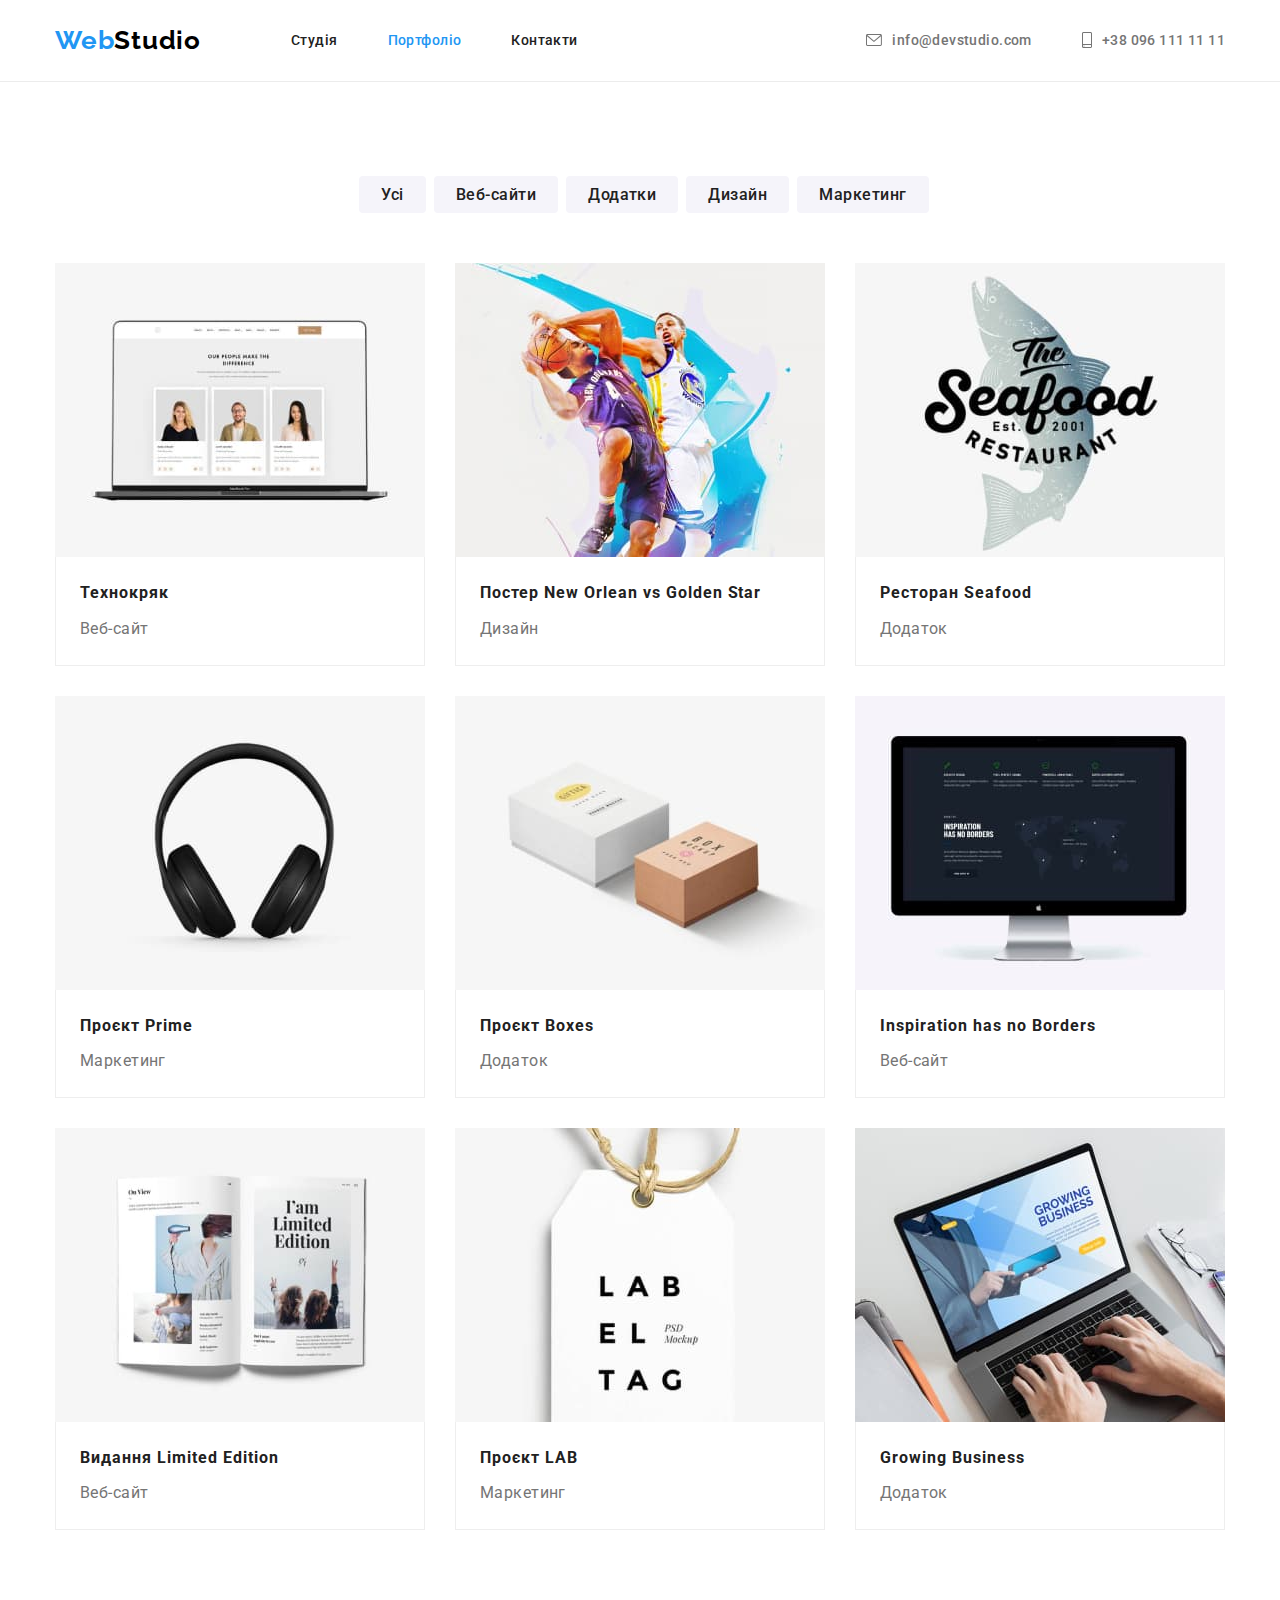
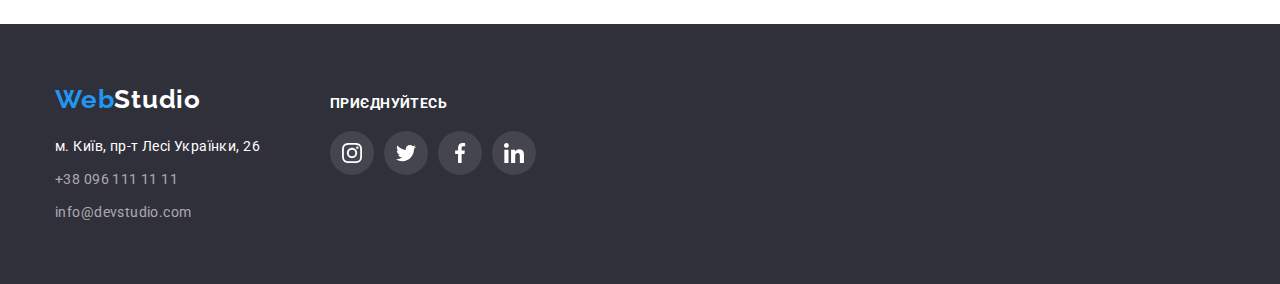
==== portfolio.html @ 9cc28a0f "Initial data" ====
<!DOCTYPE html>
<html lang="uk">
<head>
    <meta charset="UTF-8">
    <meta http-equiv="X-UA-Compatible" content="IE=edge">
    <meta name="viewport" content="width=device-width, initial-scale=1.0">
    <link rel="preconnect" href="https://fonts.googleapis.com">
    <link rel="preconnect" href="https://fonts.gstatic.com" crossorigin>
    <link href="https://fonts.googleapis.com/css2?family=Raleway:wght@700&family=Roboto:wght@400;500;700;900&display=swap"
        rel="stylesheet">
    <link rel="stylesheet" href="https://cdnjs.cloudflare.com/ajax/libs/modern-normalize/1.1.0/modern-normalize.min.css">
        <link rel="stylesheet" href="./css/style.css">
    <title>Portfolio</title>
</head>
<body>
    <header class="header">
        <div class="container header-container">
            <nav class="header-nav">
                <a href="./index.html" class="logo">
                    <span class="web">Web</span>Studio
                </a>
                <ul class="nav-list list">
                    <li class="nav-item">
                        <a href="./index.html" class="link">Студія</a>
                    </li>
                    <li class="nav-item">
                        <a href="./portfolio.html" class="link current">Портфоліо</a>
                    </li>
                    <li class="nav-item">
                        <a href="" class="nav-link link">Контакти</a>
                    </li>
                </ul>
            </nav>
    
            <ul class="contact-list list">
                <li class="contact-item">
                    <a href="mailto:info@devstudio.com" class="header-mail link">
                        <svg class="mail-icon" width="16px" height="12px">
                            <use href="./images/sprite.svg#icon-mail"></use>
                        </svg>
                        info@devstudio.com
                    </a>
                </li>
                <li class="contact-item">
                    <a href="tel:+380961111111" class="header-phone link">
                        <svg class="phone-icon" width="10px" height="16px">
                            <use href="./images/sprite.svg#icon-phone"></use>
                        </svg>
                        +38 096 111 11 11
                    </a>
                </li>
            </ul>
        </div>
    </header>
    <main>
        <section class="section portfolio-filter">
            <div class="container">
                <h1 class="visually-hidden">Портфоліо</h1>
                <ul class="filter-items list">
                    <li class="item">
                        <button type="button" class="filter-btn button">
                            Усі
                        </button>
                    </li>
                    <li class="item">
                        <button type="button" class="filter-btn button">
                            Веб-сайти
                        </button>
                    </li>
                    <li class="item">
                        <button type="button" class="filter-btn button">
                            Додатки
                        </button>
                    </li>
                    <li class="item">
                        <button type="button" class="filter-btn button">
                            Дизайн
                        </button>
                    </li>
                    <li class="item">
                        <button type="button" class="filter-btn button">
                            Маркетинг
                        </button>
                    </li>
                </ul>
                <h2 class="visually-hidden">Наші проєкти</h2>
                <ul class="projects list">
                    <li class="item">
                        <a href="" class="card-link">
                            <div class="card-thumb">
                                <img src="./images/technoquack.jpg" alt="Веб сайт Технокряк" width="370">
                            </div>
                            <div class="card-content">
                                <h3 class="title">Технокряк</h3>
                                <p class="desc">Веб-сайт</p>
                            </div>
                        </a>
                    </li>
                    
                    <li class="item">
                        <a href="" class="card-link">
                            <div class="card-thumb">
                                <img src="./images/poster.jpg" alt="Постер New Orlean vs Golden Star" width="370">
                            </div>
                            <div class="card-content">
                                <h3 class="title">Постер New Orlean vs Golden Star</h3>
                                <p class="desc">Дизайн</p>
                            </div>
                        </a>
                    </li>
                    
                    <li class="item">
                        <a href="" class="card-link">
                            <div class="card-thumb">
                                <img src="./images/restaurant.jpg" alt="Ресторан Seafood" width="370">
                            </div>
                            <div class="card-content">
                                <h3 class="title">Ресторан Seafood</h3>
                                <p class="desc">Додаток</p>
                            </div>
                        </a>
                    </li>
                    
                    <li class="item">
                        <a href="" class="card-link">
                            <div class="card-thumb">
                                <img src="./images/project-prime.jpg" alt="Проєкт Prime" width="370">
                            </div>
                            <div class="card-content">
                                <h3 class="title">Проєкт Prime</h3>
                                <p class="desc">Маркетинг</p>
                            </div>
                        </a>
                    </li>
                    
                    <li class="item">
                        <a href="" class="card-link">
                            <div class="card-thumb">
                                <img src="./images/project-boxes.jpg" alt="Проєкт Boxes" width="370">
                            </div>
                            <div class="card-content">
                                <h3 class="title">Проєкт Boxes</h3>
                                <p class="desc">Додаток</p>
                            </div>
                        </a>
                    </li>
                    
                    <li class="item">
                        <a href="" class="card-link">
                            <div class="card-thumb">
                                <img src="./images/inspiration.jpg" alt="Inspiration has no Borders" width="370">
                            </div>
                            <div class="card-content">
                                <h3 class="title">Inspiration has no Borders</h3>
                                <p class="desc">Веб-сайт</p>
                            </div>
                        </a>
                    </li>
                    
                    <li class="item">
                        <a href="" class="card-link">
                            <div class="card-thumb">
                                <img src="./images/limited-edition.jpg" alt="Видання Limited Edition" width="370">
                            </div>
                            <div class="card-content">
                                <h3 class="title">Видання Limited Edition</h3>
                                <p class="desc">Веб-сайт</p>
                            </div>
                        </a>
                    </li>
                    
                    <li class="item">
                        <a href="" class="card-link">
                            <div class="card-thumb">
                                <img src="./images/project-lab.jpg" alt="Проєкт LAB" width="370">
                            </div>
                            <div class="card-content">
                                <h3 class="title">Проєкт LAB</h3>
                                <p class="desc">Маркетинг</p>
                            </div>
                        </a>
                    </li>
                    
                    <li class="item">
                        <a href="" class="card-link">
                            <div class="card-thumb">
                                <img src="./images/growing-business.jpg" alt="Growing Business" width="370">
                            </div>
                            <div class="card-content">
                                <h3 class="title">Growing Business</h3>
                                <p class="desc">Додаток</p>
                            </div>
                        </a>
                    </li>
                </ul>
            </div>
        </section>
    </main>
    <footer class="footer">
        <div class="container footer-container">
            <div class="footer-logo">
                <a href="./index.html" class="logo"><span class="web">Web</span>Studio</a>
                <address class="address">
                    <ul class="address-items list">
                        <li class="address-item"><a href="https://goo.gl/maps/1HNyTjw8M6VzgT2s9" class="link">м. Київ, пр-т
                                Лесі
                                Українки, 26</a></li>
                        <li class="address-item"><a href="tel:+380961111111" class="contact link">+38 096 111 11 11</a></li>
                        <li class="address-item"><a href="mailto:info@devstudio.com"
                                class="contact link">info@devstudio.com</a></li>
                    </ul>
                </address>
            </div>
            <div class="footer-links">
                <p class="footer-title">
                    приєднуйтесь
                </p>
                <ul class="social-links-list">
                    <li class="social-links-item">
                        <a href="https://www.instagram.com/" class="social-link footer-social" target="_blank">
                            <svg class="social-icon" width="20px" height="20px">
                                <use href="./images/sprite.svg#icon-instagram"></use>
                            </svg>
                        </a>
                    </li>
                    <li class="social-links-item">
                        <a href="https://twitter.com/" class="social-link footer-social" target="_blank">
                            <svg class="social-icon" width="20px" height="20px">
                                <use href="./images/sprite.svg#icon-twitter"></use>
                            </svg>
                        </a>
                    </li>
                    <li class="social-links-item">
                        <a href="https://www.facebook.com/" class="social-link footer-social" target="_blank">
                            <svg class="social-icon" width="20px" height="20px">
                                <use href="./images/sprite.svg#icon-facebook"></use>
                            </svg>
                        </a>
                    </li>
                    <li class="social-links-item">
                        <a href="https://www.linkedin.com/" class="social-link footer-social" target="_blank">
                            <svg class="social-icon" width="20px" height="20px">
                                <use href="./images/sprite.svg#icon-linkedin"></use>
                            </svg>
                        </a>
                    </li>
                </ul>
            </div>
        </div>
    </footer>
</body>
</html>
---- css/style.css ----
/* Root */
:root {
    --primary-text-color: #757575;
    --secondary-text-color: #212121;
    --accent-link-color: #2196F3;
    --primary-white-color: #ffffff;
    --additional-bg-color: #2F303A;
    --primary-bg-color: #F5F4FA;
    --secondary-bg-color: #F5F5F5;
    --projects-card-gap: 30px;
}

/* Hidden elements */
.visually-hidden {
    position: absolute;
    width: 1px;
    height: 1px;
    margin: -1px;
    border: 0;
    padding: 0;

    white-space: nowrap;
    clip-path: inset(100%);
    clip: rect(0 0 0 0);
    overflow: hidden;
}

/* General styles */
h1, 
h2, 
h3, 
h4, 
h5, 
h6, 
p, 
ul {
    margin: 0;
}

ul {
    padding-left: 0;
}

img {
    display: block;
    max-width: 100%;
    height: auto;
}

body {
    color: var(--primary-text-color);
    font-family: 'Roboto', sans-serif;
    letter-spacing: 0.03em;
    font-size: 14px;
}

.link {
    text-decoration: none;
}

.list {
    list-style: none;
}

.container {
    width: 1200px;
    margin: 0 auto;
    padding: 0 15px;
}

/* Header */
.header {
    border-bottom: 1px solid #ECECEC;
}

.header-nav,
.header-container {
    display: flex;
    align-items: center;
}

/* Logo */
.logo {
    display: block;
    /* padding: 32px 0; */

    color: #000000;
    font-family: 'Raleway', sans-serif;
    font-size: 26px;
    font-weight: 700;
    line-height: 1.2;
    letter-spacing: 0.03em;
    text-decoration: none;
    
}

.web {
    color: var(--accent-link-color)
}

/* Header navigation */
.nav-list {
    display: flex;
    margin-left: 90px;
}

.nav-list .nav-item+ .nav-item {
    margin-left: 50px;
}

.nav-item .link {
    display: block;
    padding: 32px 0;

    font-weight: 500;
    color: var(--secondary-text-color);
    line-height: 1.2;
    
}

.nav-item .link:hover,
.nav-item .link:focus {
    color: var(--accent-link-color)
}

/* Header contacts */
.contact-list {
    display: flex;
    align-items: center;
    margin-left: auto;
}

.contact-list .contact-item+ .contact-item {
    margin-left: 50px;
}

.nav-item .link.current {
    color: var(--accent-link-color);
}

.mail-icon, 
.phone-icon {
    fill: currentColor;
    margin-right: 10px;
}

.header-mail,
.header-phone {
    display: flex;
    align-items: center;
}

.contact-item .link{
    padding: 32px 0;
    color: var(--primary-text-color);
    font-weight: 500;
    line-height: 1.2;
}

.contact-item :hover,
.contact-item :focus {
    color: var(--accent-link-color)
}

/* Main */
.section {
    padding: 94px 0;
}
/* Hero */
.hero {
    height: 600px;
    max-width: 1600px;
    margin: 0 auto;
    padding: 200px 0;

    background-color: #C4C4C4;
    text-align: center;

    background-image: linear-gradient(to right, 
    rgba(47, 48, 58, 0.4),
    rgba(47, 48, 58, 0.4)),
    url(../images/hero-bg.jpg);
    background-repeat: no-repeat;
    background-size: cover;
    background-position: center;    
}

.hero-title {
    color: var(--primary-white-color);
    font-size: 44px;
    font-weight: 900;
    line-height: 1.4;
    letter-spacing: 0.06em;
    text-transform: uppercase;
    margin: 0 auto 30px auto;
    width: 696px;
    
}
/* Hero button */
.button {
    padding: 10px 32px;
    color: var(--primary-white-color);
    background-color: var(--accent-link-color);
    cursor: pointer;
    border: none;
    font-weight: 700;
    font-family: inherit;
    font-size: 16px;
    line-height: 1.9;
    letter-spacing: 0.06em;
    border-radius: 4px;

}

/* Benefits */
.benefits {
    line-height: 1.7;
    padding: 94px 0;
}

.benefits-items {
    display: flex;
    justify-content: center;
}

.benefits-items .benefits-item+ .benefits-item {
    margin-left: 30px;
}

.benefits .title {
    color: var(--secondary-text-color);
    font-weight: 700;
    font-size: inherit;
    margin-bottom: 10px;
}

.benefits-item {
    width: 270px;
}

.benefits-icon {
    display: flex;
    justify-content: center;
    align-items: center;
    height: 120px;
    margin-bottom: 30px;
    background-color: var(--primary-bg-color);
}


.section-title {
    color: var(--secondary-text-color);
    font-weight: 700;
    font-size: 36px;
    line-height: 1.2;
    text-align: center;
    margin-bottom: 50px;
}

/* Activities */
.activities {
    padding-top: 0;
}

.activities-items {
    display: flex;
}

.activities-items .activities-item+ .activities-item {
    margin-left: 30px;
}
.activities-item {
    width: 370px;
}

/* Staff */
.staff {
    background-color: var(--primary-bg-color);
}

.staff-items {
    display: flex;
}

.staff-items .staff-item+ .staff-item {
    margin-left: 30px;
}
.staff .title {
    color: var(--secondary-text-color);
    font-size: 16px;
    font-weight: 500;
    line-height: 1.2;
    margin-bottom: 10px;
}
.staff .desc {
    font-size: 16px;
    line-height: 1.2;
    margin-bottom: 16px;
}

.staff-item {
    width: 270px;
    box-shadow: 0px 1px 3px rgba(0, 0, 0, 0.12), 0px 1px 1px rgba(0, 0, 0, 0.14), 0px 2px 1px rgba(0, 0, 0, 0.2);
    border-radius: 0px 0px 4px 4px;
}

.staff-wrap {
    padding: 30px 0;
    text-align: center;
    background-color: rgba(255, 255, 255, 1);
    border-radius: 0px 0px 4px 4px;
}

.social-links-list {
    display: flex;
    align-items: center;
    justify-content: center;
    list-style: none;
   }

.social-link {
    display: flex;
    width: 44px;
    height: 44px;
    justify-content: center;
    align-items: center;
    border-radius: 50%;
    color: rgba(175, 177, 184, 1)
}

.social-link:hover,
.social-link:focus {
    background-color: var(--accent-link-color);
    color: var(--primary-white-color)
}

.social-icon {
    fill: currentColor;
}

.social-links-list .social-links-item+ .social-links-item {
    margin-left: 10px;
}

/* Clients */
.clients-title {
    font-weight: 700;
    font-size: 36px;
    line-height: 1.2;
    text-align: center;
    color: rgba(33, 33, 33, 1);
    margin-bottom: 50px;
}

.clients-list {
    display: flex;
    align-items: center;
    justify-content: center;
    list-style: none;
}

.clients-list .clients-item+ .clients-item {
    margin-left: 30px;
}

.company {
    display: flex;
    align-items: center;
    justify-content: center;
    width: 170px;
    height: 92px;
    border: 1px solid #AFB1B8;
    border-radius: 4px;
    color: rgba(175, 177, 184, 1);
}

.company:hover {
    color: var(--accent-link-color);
    border: 1px solid var(--accent-link-color);
}

.clients-icon {
    fill: currentColor;
}


/* Footer */
.footer {
    background-color: var(--additional-bg-color);
    padding: 60px 0;
}

.footer-container {
    display: flex;
    align-items: baseline;

}

.footer .logo {
    color: var(--primary-white-color);
    padding: 0;
    margin-bottom: 20px;
}
.address {
    font-style: normal;
}

.address-item{
    margin-bottom: 9px;
}

.address-item:last-child {
    margin-bottom: 0;
}

.address .link {
    color: var(--primary-white-color);
    line-height: 1.7;
}

.address .link:hover,
.address .link:focus {
    color: var(--accent-link-color)
}

.address .contact {
    color: rgba(255, 255, 255, 0.6);
}

.footer-links {
    margin-left: 70px;
}

.footer-title {
    text-transform: uppercase;
    font-weight: 700;
    line-height: 1.1;
    color: var(--primary-white-color);
    margin-bottom: 20px;
}

.footer-social {
    background-color: rgba(255, 255, 255, 0.1);
    color: var(--primary-white-color);
}

/* Portfolio */
/* Кнопки фильтра */
.filter-items {
    display: flex;
    justify-content: center;
    padding-bottom: 50px;
}

.filter-btn {
    color: var(--secondary-text-color);
    background-color: var(--primary-bg-color);
    cursor: pointer;
    /* border: none; */
    font-weight: 500;
    /* font-size: 16px; */
    line-height: 1.6;
    letter-spacing: 0.03em;
    text-align: center;
}

.filter-items .item {
    margin-left: 8px;
}

.item .button {
    padding: 6px 22px;
}

.filter-btn:focus,
.filter-btn:hover {
    color: var(--primary-white-color);
    background-color: var(--accent-link-color);
    cursor: pointer;
    border: none;
    font-weight: 500;
    font-size: 16px;
    line-height: 1.6;
    text-align: center;
    box-shadow: 0px 3px 1px rgba(0, 0, 0, 0.1), 0px 1px 2px rgba(0, 0, 0, 0.08), 0px 2px 2px rgba(0, 0, 0, 0.12);
}
/* Projects */
.portfolio-filter {
    padding: 94px 0;
}
.projects .title {
    color: var(--secondary-text-color);
    font-weight: 700;
    font-size: 18;
    line-height: 2;
    letter-spacing: 0.06em;
}

.projects .desc {
    margin-top: 4px;
    font-size: 16px;
    line-height: 1.9;
}

.projects {
    display: flex;
    flex-wrap: wrap;
    margin-left: calc(-1 * var(--projects-card-gap));
    margin-top: calc(-1 * var(--projects-card-gap));
}

.projects .item {
    flex-basis: calc(100% / 3 - var(--projects-card-gap));
    margin-left: var(--projects-card-gap);
    margin-top: var(--projects-card-gap);
}

.card-content {
    padding: 20px 24px;
    border: 1px solid #EEEEEE;
    border-top: none;
    background-color: var(--primary-white-color);
}

.card-link {
    text-decoration: none;
    display: block;
    color: var(--primary-text-color);
}

.card-link:hover,
.card-link:focus {
    box-shadow: 0px 1px 1px rgba(0, 0, 0, 0.12), 0px 4px 4px rgba(0, 0, 0, 0.06), 1px 4px 6px rgba(0, 0, 0, 0.16);
}
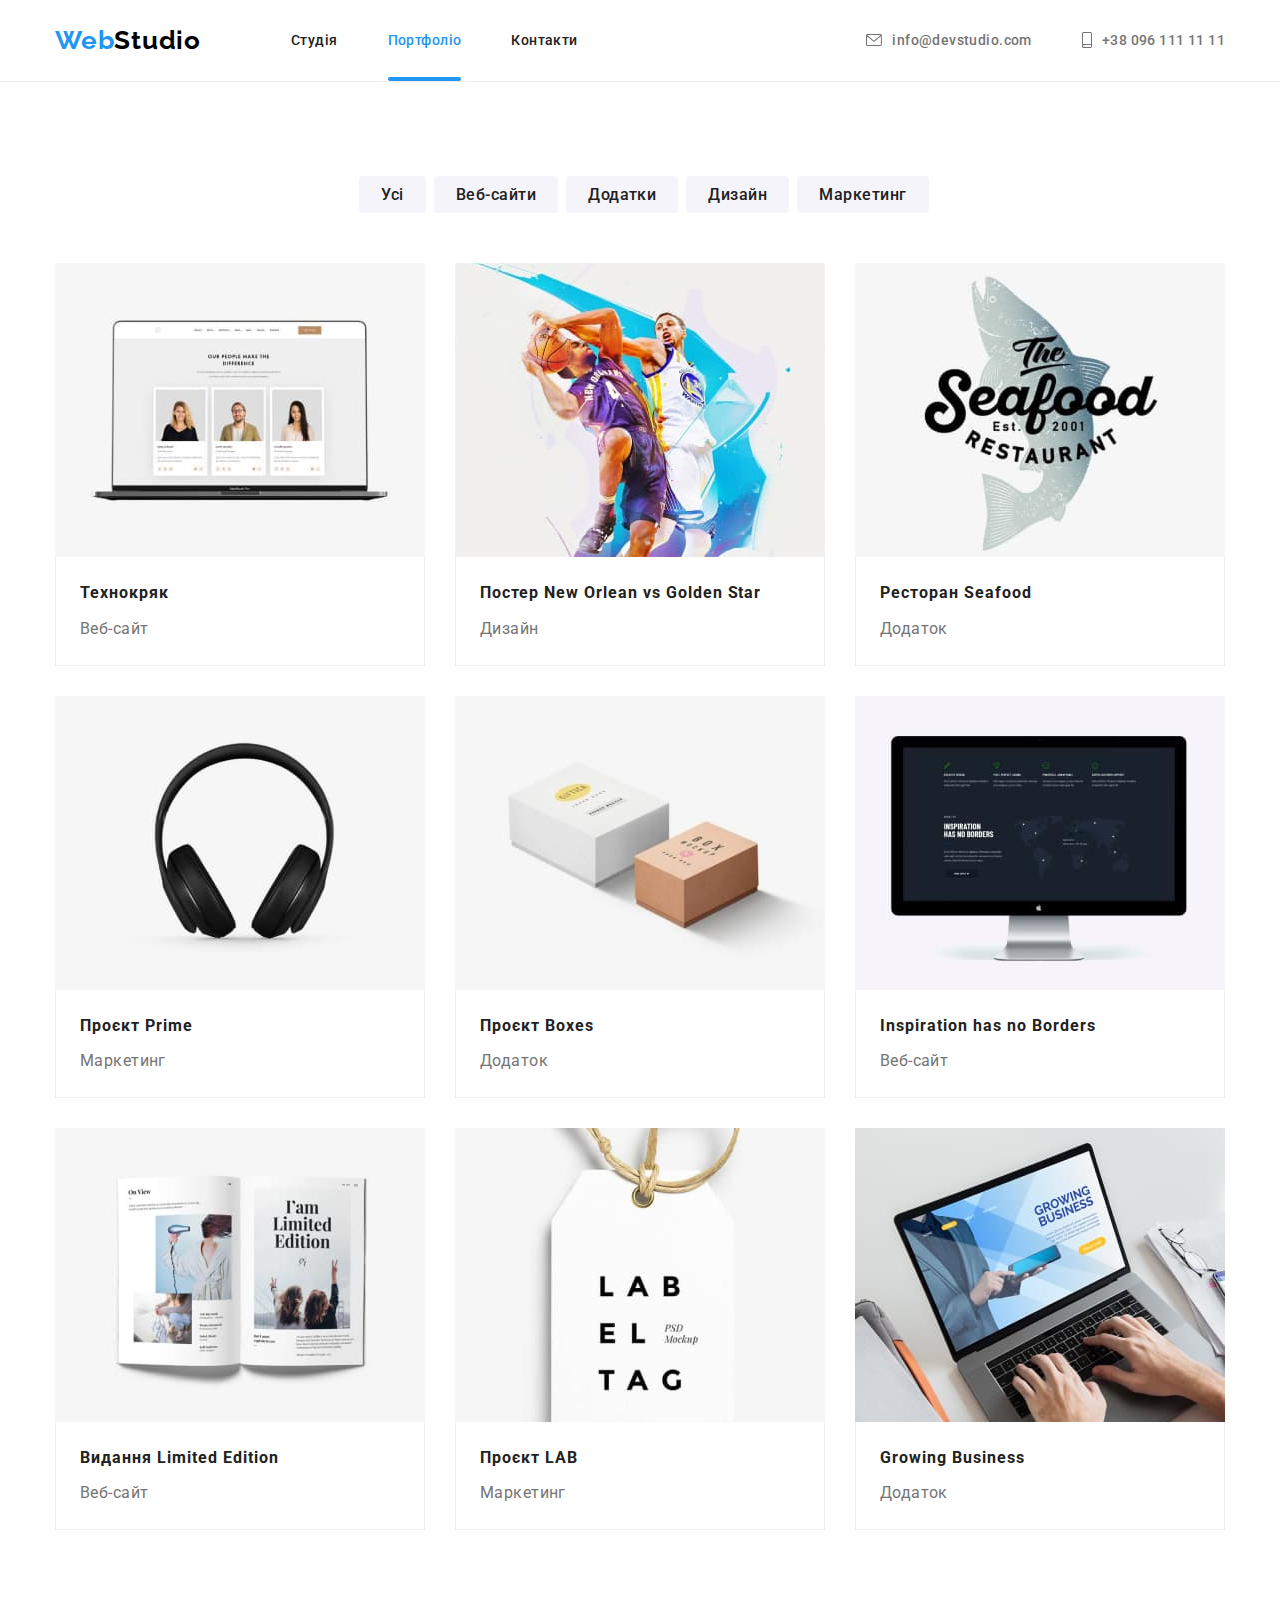
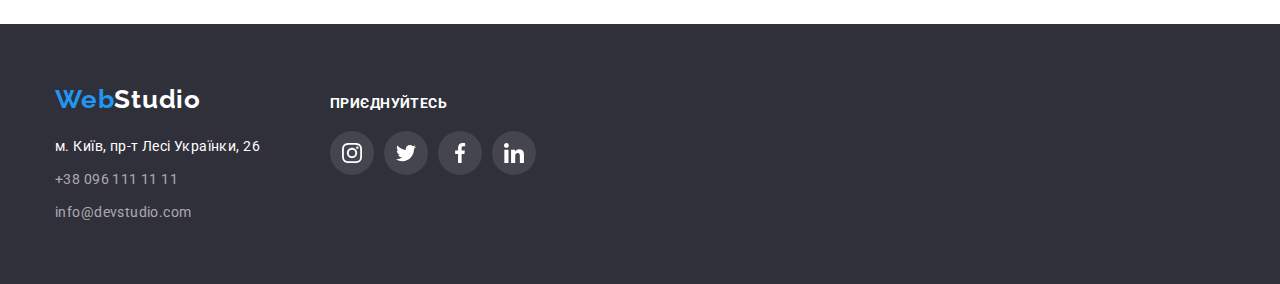
==== commit 5545567b: "hw done" ====
--- a/portfolio.html
+++ b/portfolio.html
@@ -89,6 +89,15 @@
                         <a href="" class="card-link">
                             <div class="card-thumb">
                                 <img src="./images/technoquack.jpg" alt="Веб сайт Технокряк" width="370">
+                                <div class="card-overlay">
+                                    <div class="card-desc">
+                                        <p>
+                                            Ресурс пропонує комплексні пропозиції з різним рівнем функціоналу та сервісів. Все це дозволить відвідувачу
+                                            отримати
+                                            вичерпні відомості про компанію чи приватну особу.
+                                        </p>
+                                    </div>
+                                </div>
                             </div>
                             <div class="card-content">
                                 <h3 class="title">Технокряк</h3>
@@ -101,6 +110,15 @@
                         <a href="" class="card-link">
                             <div class="card-thumb">
                                 <img src="./images/poster.jpg" alt="Постер New Orlean vs Golden Star" width="370">
+                                <div class="card-overlay">
+                                    <div class="card-desc">
+                                        <p>
+                                            Ресурс пропонує комплексні пропозиції з різним рівнем функціоналу та сервісів. Все це дозволить відвідувачу
+                                            отримати
+                                            вичерпні відомості про компанію чи приватну особу.
+                                        </p>
+                                    </div>
+                                </div>
                             </div>
                             <div class="card-content">
                                 <h3 class="title">Постер New Orlean vs Golden Star</h3>
@@ -113,6 +131,15 @@
                         <a href="" class="card-link">
                             <div class="card-thumb">
                                 <img src="./images/restaurant.jpg" alt="Ресторан Seafood" width="370">
+                                <div class="card-overlay">
+                                    <div class="card-desc">
+                                        <p>
+                                            Ресурс пропонує комплексні пропозиції з різним рівнем функціоналу та сервісів. Все це дозволить відвідувачу
+                                            отримати
+                                            вичерпні відомості про компанію чи приватну особу.
+                                        </p>
+                                    </div>
+                                </div>
                             </div>
                             <div class="card-content">
                                 <h3 class="title">Ресторан Seafood</h3>
@@ -125,6 +152,15 @@
                         <a href="" class="card-link">
                             <div class="card-thumb">
                                 <img src="./images/project-prime.jpg" alt="Проєкт Prime" width="370">
+                                <div class="card-overlay">
+                                    <div class="card-desc">
+                                        <p>
+                                            Ресурс пропонує комплексні пропозиції з різним рівнем функціоналу та сервісів. Все це дозволить відвідувачу
+                                            отримати
+                                            вичерпні відомості про компанію чи приватну особу.
+                                        </p>
+                                    </div>
+                                </div>
                             </div>
                             <div class="card-content">
                                 <h3 class="title">Проєкт Prime</h3>
@@ -137,6 +173,15 @@
                         <a href="" class="card-link">
                             <div class="card-thumb">
                                 <img src="./images/project-boxes.jpg" alt="Проєкт Boxes" width="370">
+                                <div class="card-overlay">
+                                    <div class="card-desc">
+                                        <p>
+                                            Ресурс пропонує комплексні пропозиції з різним рівнем функціоналу та сервісів. Все це дозволить відвідувачу
+                                            отримати
+                                            вичерпні відомості про компанію чи приватну особу.
+                                        </p>
+                                    </div>
+                                </div>
                             </div>
                             <div class="card-content">
                                 <h3 class="title">Проєкт Boxes</h3>
@@ -149,6 +194,15 @@
                         <a href="" class="card-link">
                             <div class="card-thumb">
                                 <img src="./images/inspiration.jpg" alt="Inspiration has no Borders" width="370">
+                                <div class="card-overlay">
+                                    <div class="card-desc">
+                                        <p>
+                                            Ресурс пропонує комплексні пропозиції з різним рівнем функціоналу та сервісів. Все це дозволить відвідувачу
+                                            отримати
+                                            вичерпні відомості про компанію чи приватну особу.
+                                        </p>
+                                    </div>
+                                </div>
                             </div>
                             <div class="card-content">
                                 <h3 class="title">Inspiration has no Borders</h3>
@@ -161,6 +215,15 @@
                         <a href="" class="card-link">
                             <div class="card-thumb">
                                 <img src="./images/limited-edition.jpg" alt="Видання Limited Edition" width="370">
+                                <div class="card-overlay">
+                                    <div class="card-desc">
+                                        <p>
+                                            Ресурс пропонує комплексні пропозиції з різним рівнем функціоналу та сервісів. Все це дозволить відвідувачу
+                                            отримати
+                                            вичерпні відомості про компанію чи приватну особу.
+                                        </p>
+                                    </div>
+                                </div>
                             </div>
                             <div class="card-content">
                                 <h3 class="title">Видання Limited Edition</h3>
@@ -173,6 +236,15 @@
                         <a href="" class="card-link">
                             <div class="card-thumb">
                                 <img src="./images/project-lab.jpg" alt="Проєкт LAB" width="370">
+                                <div class="card-overlay">
+                                    <div class="card-desc">
+                                        <p>
+                                            Ресурс пропонує комплексні пропозиції з різним рівнем функціоналу та сервісів. Все це дозволить відвідувачу
+                                            отримати
+                                            вичерпні відомості про компанію чи приватну особу.
+                                        </p>
+                                    </div>
+                                </div>
                             </div>
                             <div class="card-content">
                                 <h3 class="title">Проєкт LAB</h3>
@@ -185,6 +257,15 @@
                         <a href="" class="card-link">
                             <div class="card-thumb">
                                 <img src="./images/growing-business.jpg" alt="Growing Business" width="370">
+                                <div class="card-overlay">
+                                    <div class="card-desc">
+                                        <p>
+                                            Ресурс пропонує комплексні пропозиції з різним рівнем функціоналу та сервісів. Все це дозволить відвідувачу
+                                            отримати
+                                            вичерпні відомості про компанію чи приватну особу.
+                                        </p>
+                                    </div>
+                                </div>
                             </div>
                             <div class="card-content">
                                 <h3 class="title">Growing Business</h3>
--- a/css/style.css
+++ b/css/style.css
@@ -108,7 +108,10 @@
     margin-left: 50px;
 }
 
+
 .nav-item .link {
+    position: relative;
+
     display: block;
     padding: 32px 0;
 
@@ -116,6 +119,23 @@
     color: var(--secondary-text-color);
     line-height: 1.2;
     
+    transition: color 250ms cubic-bezier(0.4, 0, 0.2, 1);
+}
+
+.nav-item .current::after {
+    content: "";
+
+    position: absolute;
+    left: 0;
+    bottom: 0;
+
+    display: block;
+    width: 100%;
+    height: 4px;
+    border-radius: 2px;
+
+    background-color: var(--accent-link-color);
+
 }
 
 .nav-item .link:hover,
@@ -155,6 +175,8 @@
     color: var(--primary-text-color);
     font-weight: 500;
     line-height: 1.2;
+
+    transition: color 250ms cubic-bezier(0.4, 0, 0.2, 1);
 }
 
 .contact-item :hover,
@@ -212,6 +234,53 @@
 
 }
 
+.backdrop {
+    position: fixed;
+    left: 0px;
+    top: 0px;
+    
+    min-width: 100%;
+    min-height: 100%;
+    
+    background: rgba(0, 0, 0, 0.2);
+
+    transform: scale(1);
+    transition: opacity 250ms cubic-bezier(0.4, 0, 0.2, 1), 
+    visibility 250ms cubic-bezier(0.4, 0, 0.2, 1), transform 250ms cubic-bezier(0.4, 0, 0.2, 1);
+}
+
+.backdrop.is-hidden {
+    opacity: 0;
+    pointer-events: none;
+    visibility: hidden;
+    transform: scale(0.2);
+}
+
+.modal {
+    position: absolute;
+    top: 50%;
+    left: 50%;
+    transform: translate(-50%, -50%);
+
+    min-width: 528px;
+    min-height: 581px;
+
+    background-color: var(--primary-white-color);
+    box-shadow: 0px 1px 3px rgba(0, 0, 0, 0.12), 0px 1px 1px rgba(0, 0, 0, 0.14), 0px 2px 1px rgba(0, 0, 0, 0.2);
+    border-radius: 4px;
+}
+
+.button-close {
+    position: absolute;
+    top: 8px;
+    right: 8px;
+
+    display: inline-block;
+    padding: 0;
+    border: none;
+    border-radius: 50%;
+    cursor: pointer;
+}
 /* Benefits */
 .benefits {
     line-height: 1.7;
@@ -273,7 +342,30 @@
     width: 370px;
 }
 
+.activities-thumb {
+    position: relative;
+}
+
+.activities-desc {
+    position: absolute;
+    left: 0;
+    bottom: 0;
+
+    display: flex;
+    align-items: center;
+    justify-content: center;
+    width: 100%;
+    height: 70px;
+
+    color: var(--primary-white-color);
+    background-color: rgba(47, 48, 58, 0.8);
+    font-weight: 700;
+    line-height: 1.1;
+    text-transform: uppercase;
+}
+
 /* Staff */
+
 .staff {
     background-color: var(--primary-bg-color);
 }
@@ -325,7 +417,11 @@
     justify-content: center;
     align-items: center;
     border-radius: 50%;
-    color: rgba(175, 177, 184, 1)
+    color: rgba(175, 177, 184, 1);
+    background-color: var(--primary-white-color);
+
+    transition: color 250ms cubic-bezier(0.4, 0, 0.2, 1), 
+    background-color 250ms cubic-bezier(0.4, 0, 0.2, 1);
 }
 
 .social-link:hover,
@@ -372,6 +468,9 @@
     border: 1px solid #AFB1B8;
     border-radius: 4px;
     color: rgba(175, 177, 184, 1);
+
+    transition: color 250ms cubic-bezier(0.4, 0, 0.2, 1), 
+    border 250ms cubic-bezier(0.4, 0, 0.2, 1);
 }
 
 .company:hover {
@@ -416,6 +515,8 @@
 .address .link {
     color: var(--primary-white-color);
     line-height: 1.7;
+
+    transition: color 250ms cubic-bezier(0.4, 0, 0.2, 1);
 }
 
 .address .link:hover,
@@ -462,6 +563,10 @@
     line-height: 1.6;
     letter-spacing: 0.03em;
     text-align: center;
+
+    transition: color 250ms cubic-bezier(0.4, 0, 0.2, 1), 
+                background-color 250ms cubic-bezier(0.4, 0, 0.2, 1), 
+                box-shadow 250ms cubic-bezier(0.4, 0, 0.2, 1);
 }
 
 .filter-items .item {
@@ -526,9 +631,54 @@
     text-decoration: none;
     display: block;
     color: var(--primary-text-color);
+    
+    transition: box-shadow 250ms cubic-bezier(0.4, 0, 0.2, 1);
 }
 
 .card-link:hover,
 .card-link:focus {
     box-shadow: 0px 1px 1px rgba(0, 0, 0, 0.12), 0px 4px 4px rgba(0, 0, 0, 0.06), 1px 4px 6px rgba(0, 0, 0, 0.16);
 }
+
+.card-thumb {
+    position: relative;
+    overflow: hidden;
+}
+
+.card-desc {
+    position: absolute;
+    top:50%;
+    left: 50%;
+    transform: translate(-50%, -50%);
+    width: 322px;
+
+    font-weight: 400;
+    font-size: 18px;
+    line-height: 1.6;
+    color: var(--primary-white-color);
+
+    opacity: 0;
+    transition: opacity 250ms cubic-bezier(0.4, 0, 0.2, 1);
+}
+
+.card-link:hover .card-desc,
+.card-link:focus .card-desc {
+    opacity: 1;
+}
+
+.card-overlay {
+    position: absolute;
+    width: 100%;
+    height: 100%;
+    background-color: rgba(33, 150, 243, 0.9);
+    opacity: 0;
+    transform: translateY(0);
+    transition: transform 250ms cubic-bezier(0.4, 0, 0.2, 1), 
+                opacity 250ms cubic-bezier(0.4, 0, 0.2, 1);
+}
+
+.card-link:hover .card-overlay,
+.card-link:focus .card-overlay {
+    transform: translateY(-100%);
+    opacity: 0.9;
+}